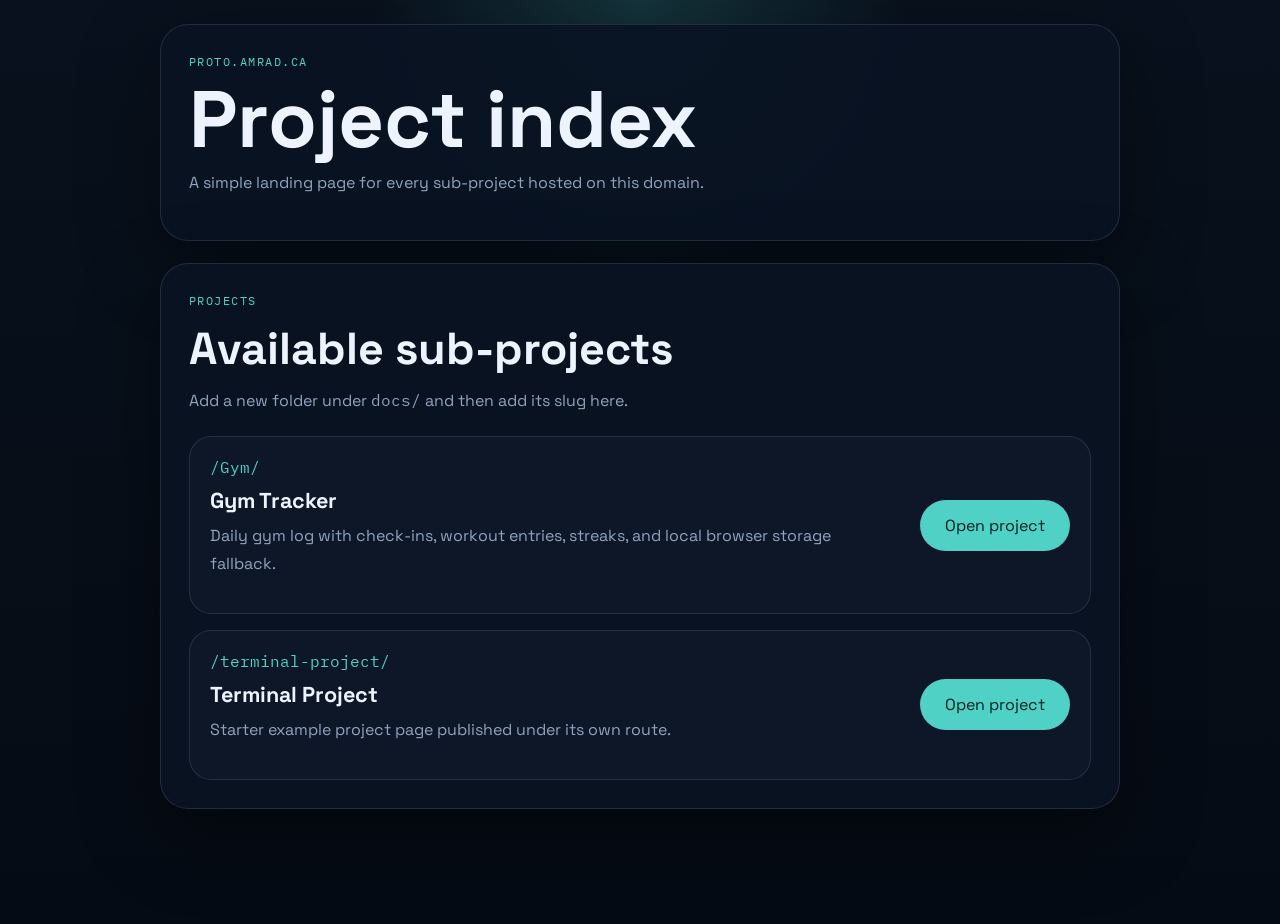
==== index.html @ 500750be "Serve project index from repository root" ====
<!DOCTYPE html>
<html lang="en">
  <head>
    <meta charset="UTF-8" />
    <meta name="viewport" content="width=device-width, initial-scale=1.0" />
    <title>Proto Projects</title>
    <meta
      name="description"
      content="An index of sub-projects published under proto.amrad.ca."
    />
    <link rel="preconnect" href="https://fonts.googleapis.com" />
    <link rel="preconnect" href="https://fonts.gstatic.com" crossorigin />
    <link
      href="https://fonts.googleapis.com/css2?family=Space+Grotesk:wght@400;500;700&family=IBM+Plex+Mono:wght@400;500&display=swap"
      rel="stylesheet"
    />
    <link rel="stylesheet" href="./styles.css" />
  </head>
  <body>
    <div class="page-shell">
      <header class="hero hero-compact">
        <p class="eyebrow">proto.amrad.ca</p>
        <h1>Project index</h1>
        <p class="lede">
          A simple landing page for every sub-project hosted on this domain.
        </p>
      </header>

      <main class="section">
        <div class="section-heading">
          <p class="eyebrow">Projects</p>
          <h2>Available sub-projects</h2>
          <p class="section-copy">
            Add a new folder under <code>docs/</code> and then add its slug here.
          </p>
        </div>

        <div id="project-list" class="project-list"></div>
      </main>
    </div>

    <script>
      const baseUrl = "https://proto.amrad.ca";
      const projects = [
        {
          slug: "Gym",
          name: "Gym Tracker",
          description: "Daily gym log with check-ins, workout entries, streaks, and local browser storage fallback.",
        },
        {
          slug: "terminal-project",
          name: "Terminal Project",
          description: "Starter example project page published under its own route.",
        },
      ];

      const projectList = document.getElementById("project-list");

      projectList.innerHTML = projects
        .map((project) => {
          const href = `${baseUrl}/${project.slug}/`;

          return `
            <article class="project-row">
              <div>
                <p class="project-slug">/${project.slug}/</p>
                <h3>${project.name}</h3>
                <p class="project-description">${project.description}</p>
              </div>
              <a class="button primary" href="${href}">Open project</a>
            </article>
          `;
        })
        .join("");
    </script>
  </body>
</html>
---- styles.css ----
:root {
  --bg: #07111f;
  --surface: rgba(9, 19, 35, 0.9);
  --surface-strong: #0d1728;
  --surface-soft: #13223a;
  --text: #edf4ff;
  --muted: #91a3be;
  --accent: #4fd1c5;
  --accent-strong: #2eb6a9;
  --line: rgba(145, 163, 190, 0.18);
  --shadow: 0 24px 80px rgba(0, 0, 0, 0.38);
}

* {
  box-sizing: border-box;
}

body {
  margin: 0;
  min-height: 100vh;
  font-family: "Space Grotesk", sans-serif;
  color: var(--text);
  background:
    radial-gradient(circle at top, rgba(79, 209, 197, 0.18), transparent 24%),
    linear-gradient(180deg, #08111d 0%, #050b14 100%);
}

a {
  color: inherit;
  text-decoration: none;
}

code,
.project-slug,
.terminal-body,
.eyebrow {
  font-family: "IBM Plex Mono", monospace;
}

.page-shell {
  width: min(960px, calc(100% - 32px));
  margin: 24px auto;
}

.hero,
.section,
.terminal-page {
  background: var(--surface);
  border: 1px solid var(--line);
  border-radius: 28px;
  box-shadow: var(--shadow);
}

.hero,
.section,
.terminal-page {
  padding: 28px;
}

.hero-compact {
  min-height: auto;
}

.eyebrow {
  margin: 0 0 12px;
  font-size: 0.78rem;
  letter-spacing: 0.12em;
  text-transform: uppercase;
  color: var(--accent);
}

h1,
h2,
h3,
p {
  margin-top: 0;
}

h1 {
  margin-bottom: 12px;
  font-size: clamp(2.8rem, 7vw, 5rem);
  line-height: 0.95;
}

h2 {
  margin-bottom: 10px;
  font-size: clamp(1.8rem, 4vw, 2.8rem);
}

.lede,
.section-copy,
.project-description,
.terminal-body p {
  color: var(--muted);
  line-height: 1.7;
}

.section {
  margin-top: 22px;
}

.section-heading {
  margin-bottom: 22px;
}

.project-list {
  display: grid;
  gap: 16px;
}

.project-row {
  display: flex;
  justify-content: space-between;
  gap: 20px;
  align-items: center;
  padding: 20px;
  border-radius: 22px;
  border: 1px solid var(--line);
  background: var(--surface-strong);
}

.project-row h3 {
  margin-bottom: 8px;
  font-size: 1.35rem;
}

.project-slug {
  margin-bottom: 10px;
  color: var(--accent);
}

.button {
  display: inline-flex;
  align-items: center;
  justify-content: center;
  min-width: 150px;
  padding: 14px 20px;
  border-radius: 999px;
  border: 1px solid var(--line);
  transition: transform 180ms ease, background 180ms ease;
}

.button:hover {
  transform: translateY(-2px);
}

.button.primary {
  background: var(--accent);
  color: #06201d;
}

.button.primary:hover {
  background: var(--accent-strong);
}

.button.secondary {
  background: var(--surface-soft);
}

.hero-actions {
  display: flex;
  gap: 14px;
  flex-wrap: wrap;
  margin-top: 24px;
}

.terminal-page {
  margin-top: 22px;
}

.terminal-window {
  overflow: hidden;
  margin-top: 28px;
  border: 1px solid var(--line);
  border-radius: 22px;
  background: #020813;
}

.terminal-bar {
  display: flex;
  gap: 8px;
  padding: 14px 16px;
  border-bottom: 1px solid var(--line);
  background: #0a1322;
}

.terminal-bar span {
  width: 12px;
  height: 12px;
  border-radius: 50%;
  background: #29405f;
}

.terminal-bar span:first-child {
  background: #ff6b6b;
}

.terminal-bar span:nth-child(2) {
  background: #ffd166;
}

.terminal-bar span:nth-child(3) {
  background: #06d6a0;
}

.terminal-body {
  padding: 22px;
}

.prompt {
  color: var(--accent);
}

@media (max-width: 720px) {
  .project-row {
    flex-direction: column;
    align-items: flex-start;
  }

  .button {
    width: 100%;
  }
}

@media (max-width: 640px) {
  .page-shell {
    width: min(100% - 16px, 960px);
    margin: 8px auto 20px;
  }

  .hero,
  .section,
  .terminal-page {
    padding: 20px;
    border-radius: 22px;
  }
}
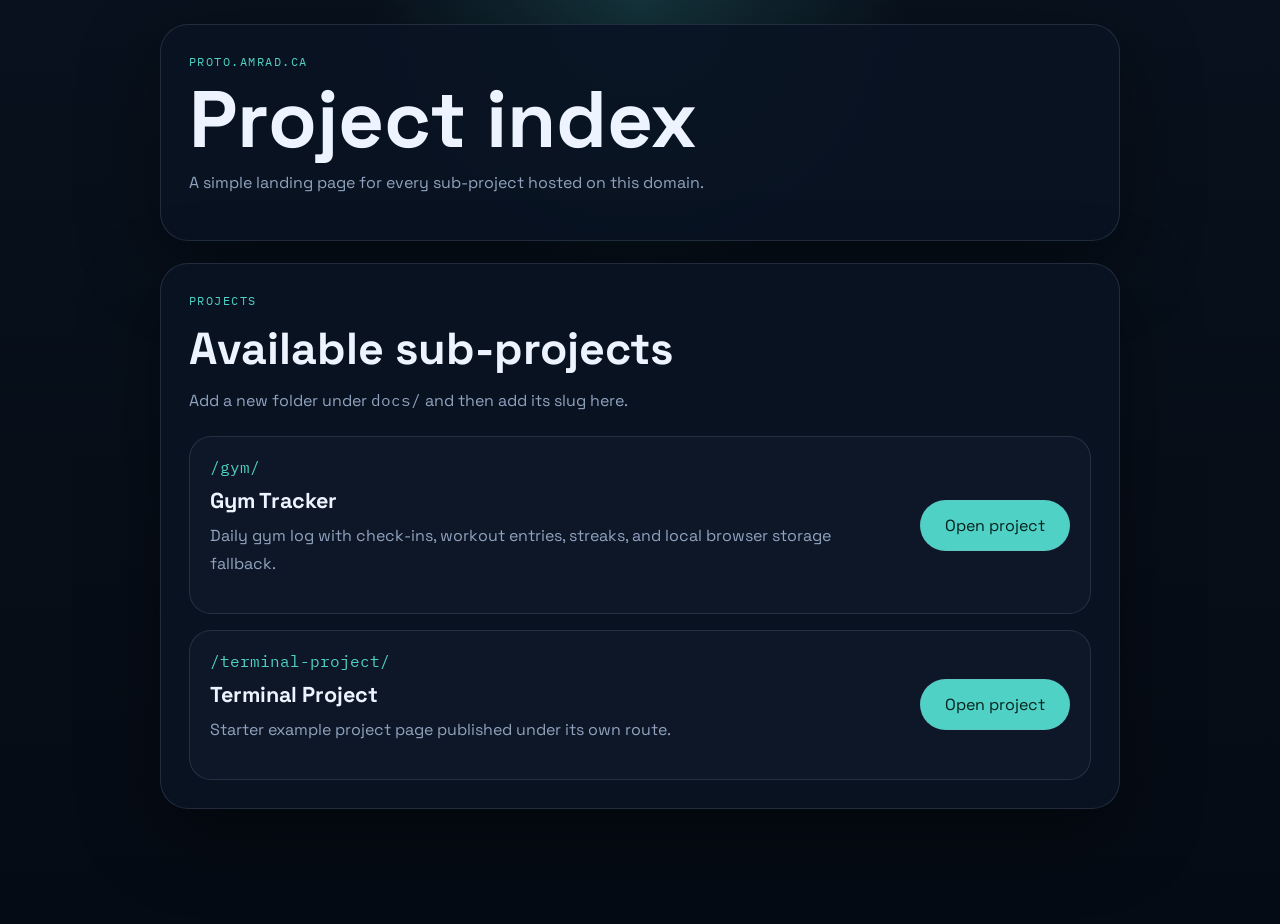
==== commit 9c0173c8: "Update Gym project slug to lowercase" ====
--- a/index.html
+++ b/index.html
@@ -43,7 +43,7 @@
       const baseUrl = "https://proto.amrad.ca";
       const projects = [
         {
-          slug: "Gym",
+          slug: "gym",
           name: "Gym Tracker",
           description: "Daily gym log with check-ins, workout entries, streaks, and local browser storage fallback.",
         },
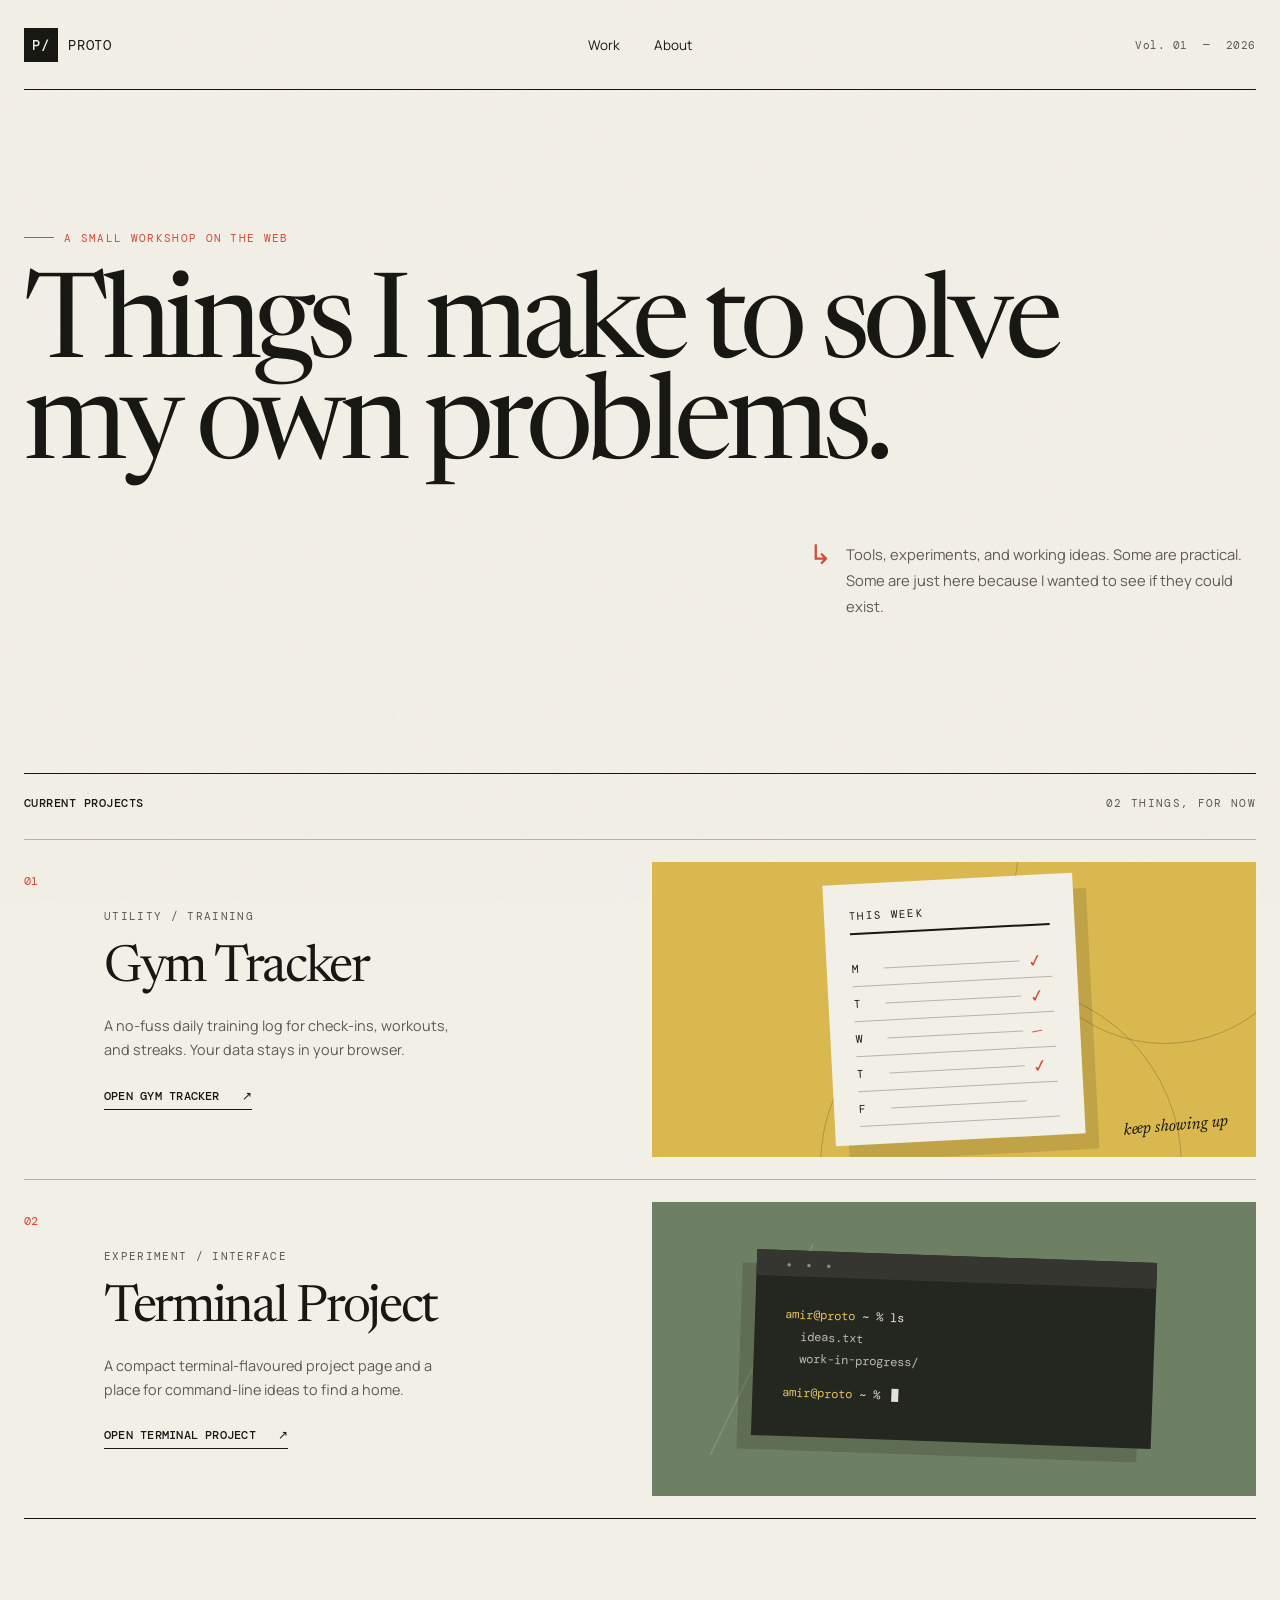
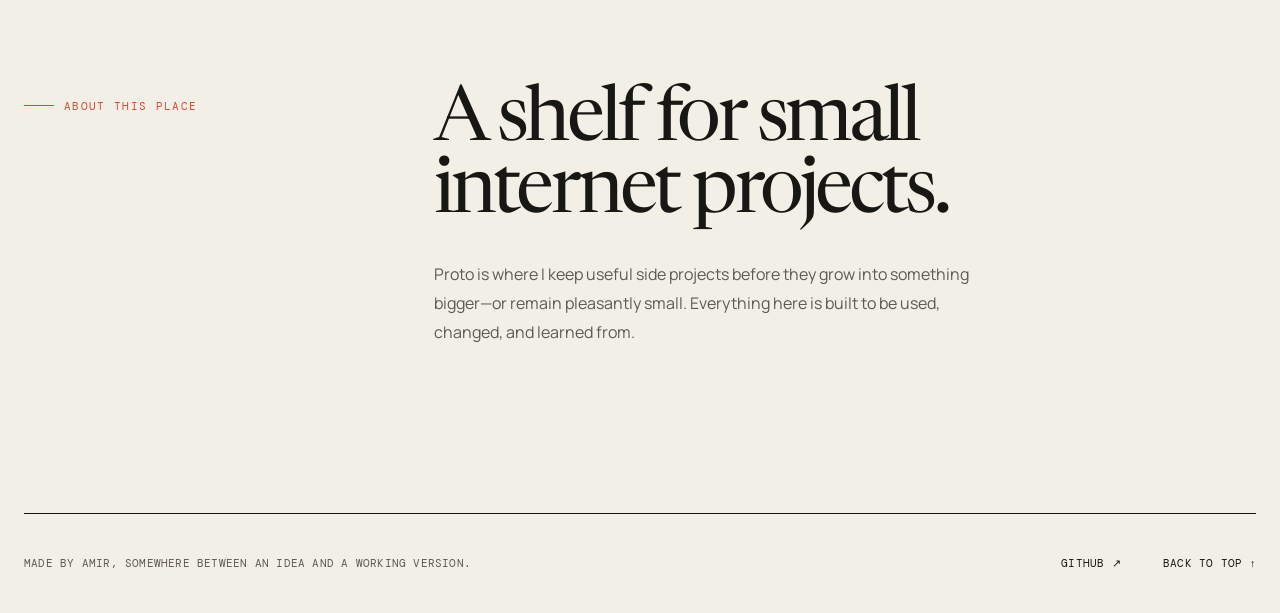
==== commit 42c5a73c: "Redesign Proto project index" ====
--- a/index.html
+++ b/index.html
@@ -1,77 +1,125 @@
 <!DOCTYPE html>
 <html lang="en">
   <head>
-    <meta charset="UTF-8" />
-    <meta name="viewport" content="width=device-width, initial-scale=1.0" />
-    <title>Proto Projects</title>
+    <meta charset="UTF-8">
+    <meta name="viewport" content="width=device-width, initial-scale=1.0">
+    <title>Proto — Small tools by Amir</title>
     <meta
       name="description"
-      content="An index of sub-projects published under proto.amrad.ca."
-    />
-    <link rel="preconnect" href="https://fonts.googleapis.com" />
-    <link rel="preconnect" href="https://fonts.gstatic.com" crossorigin />
+      content="A small collection of useful experiments, tools, and half-finished ideas by Amir."
+    >
+    <meta name="theme-color" content="#f2efe7">
+    <link rel="preconnect" href="https://fonts.googleapis.com">
+    <link rel="preconnect" href="https://fonts.gstatic.com" crossorigin>
     <link
-      href="https://fonts.googleapis.com/css2?family=Space+Grotesk:wght@400;500;700&family=IBM+Plex+Mono:wght@400;500&display=swap"
+      href="https://fonts.googleapis.com/css2?family=DM+Mono:wght@300;400;500&amp;family=Manrope:wght@400;500;600&amp;family=Newsreader:opsz,wght@6..72,400;6..72,500&amp;display=swap"
       rel="stylesheet"
-    />
-    <link rel="stylesheet" href="./styles.css" />
+    >
+    <link rel="stylesheet" href="./styles.css">
   </head>
   <body>
-    <div class="page-shell">
-      <header class="hero hero-compact">
-        <p class="eyebrow">proto.amrad.ca</p>
-        <h1>Project index</h1>
-        <p class="lede">
-          A simple landing page for every sub-project hosted on this domain.
-        </p>
+    <div class="site-shell">
+      <header class="site-header">
+        <a class="wordmark" href="/" aria-label="Proto home">
+          <span class="wordmark-mark">P/</span>
+          <span>proto</span>
+        </a>
+        <nav aria-label="Primary navigation">
+          <a href="#work">Work</a>
+          <a href="#about">About</a>
+        </nav>
+        <p class="edition">Vol. 01&nbsp;&nbsp;—&nbsp;&nbsp;2026</p>
       </header>
 
-      <main class="section">
-        <div class="section-heading">
-          <p class="eyebrow">Projects</p>
-          <h2>Available sub-projects</h2>
-          <p class="section-copy">
-            Add a new folder under <code>docs/</code> and then add its slug here.
-          </p>
-        </div>
+      <main>
+        <section class="intro" aria-labelledby="intro-title">
+          <p class="kicker">A small workshop on the web</p>
+          <h1 id="intro-title">Things I make to solve my own problems.</h1>
+          <div class="intro-note">
+            <span aria-hidden="true">↳</span>
+            <p>
+              Tools, experiments, and working ideas. Some are practical.
+              Some are just here because I wanted to see if they could exist.
+            </p>
+          </div>
+        </section>
 
-        <div id="project-list" class="project-list"></div>
+        <section class="project-section" id="work" aria-labelledby="work-title">
+          <div class="section-label">
+            <h2 id="work-title">Current projects</h2>
+            <p>02 things, for now</p>
+          </div>
+
+          <div class="project-list">
+            <article class="project project-gym">
+              <div class="project-number" aria-hidden="true">01</div>
+              <div class="project-copy">
+                <p class="project-type">Utility / Training</p>
+                <h3>Gym Tracker</h3>
+                <p>
+                  A no-fuss daily training log for check-ins, workouts, and
+                  streaks. Your data stays in your browser.
+                </p>
+                <a class="project-link" href="/gym/">
+                  Open Gym Tracker <span aria-hidden="true">↗</span>
+                </a>
+              </div>
+              <div class="project-visual gym-visual" aria-hidden="true">
+                <div class="log-sheet">
+                  <p>THIS WEEK</p>
+                  <div class="log-row"><span>M</span><i></i><b>✓</b></div>
+                  <div class="log-row"><span>T</span><i></i><b>✓</b></div>
+                  <div class="log-row"><span>W</span><i></i><b>—</b></div>
+                  <div class="log-row"><span>T</span><i></i><b>✓</b></div>
+                  <div class="log-row"><span>F</span><i></i><b></b></div>
+                </div>
+                <span class="visual-note">keep showing up</span>
+              </div>
+            </article>
+
+            <article class="project project-terminal">
+              <div class="project-number" aria-hidden="true">02</div>
+              <div class="project-copy">
+                <p class="project-type">Experiment / Interface</p>
+                <h3>Terminal Project</h3>
+                <p>
+                  A compact terminal-flavoured project page and a place for
+                  command-line ideas to find a home.
+                </p>
+                <a class="project-link" href="/projects/terminal-project/">
+                  Open Terminal Project <span aria-hidden="true">↗</span>
+                </a>
+              </div>
+              <div class="project-visual terminal-visual" aria-hidden="true">
+                <div class="terminal-card">
+                  <p><span>amir@proto</span> ~ % ls</p>
+                  <p>ideas.txt</p>
+                  <p>work-in-progress/</p>
+                  <p class="cursor-line"><span>amir@proto</span> ~ % <i></i></p>
+                </div>
+              </div>
+            </article>
+          </div>
+        </section>
+
+        <section class="about" id="about" aria-labelledby="about-title">
+          <p class="kicker">About this place</p>
+          <div>
+            <h2 id="about-title">A shelf for small internet projects.</h2>
+            <p>
+              Proto is where I keep useful side projects before they grow into
+              something bigger—or remain pleasantly small. Everything here is
+              built to be used, changed, and learned from.
+            </p>
+          </div>
+        </section>
       </main>
+
+      <footer class="site-footer">
+        <p>Made by Amir, somewhere between an idea and a working version.</p>
+        <a href="https://github.com/amirrad98" rel="me">GitHub ↗</a>
+        <a href="#top" onclick="window.scrollTo({ top: 0, behavior: 'smooth' }); return false;">Back to top ↑</a>
+      </footer>
     </div>
-
-    <script>
-      const baseUrl = "https://proto.amrad.ca";
-      const projects = [
-        {
-          slug: "gym",
-          name: "Gym Tracker",
-          description: "Daily gym log with check-ins, workout entries, streaks, and local browser storage fallback.",
-        },
-        {
-          slug: "terminal-project",
-          name: "Terminal Project",
-          description: "Starter example project page published under its own route.",
-        },
-      ];
-
-      const projectList = document.getElementById("project-list");
-
-      projectList.innerHTML = projects
-        .map((project) => {
-          const href = `${baseUrl}/${project.slug}/`;
-
-          return `
-            <article class="project-row">
-              <div>
-                <p class="project-slug">/${project.slug}/</p>
-                <h3>${project.name}</h3>
-                <p class="project-description">${project.description}</p>
-              </div>
-              <a class="button primary" href="${href}">Open project</a>
-            </article>
-          `;
-        })
-        .join("");
-    </script>
   </body>
 </html>
--- a/styles.css
+++ b/styles.css
@@ -1,237 +1,99 @@
 :root {
-  --bg: #07111f;
-  --surface: rgba(9, 19, 35, 0.9);
-  --surface-strong: #0d1728;
-  --surface-soft: #13223a;
-  --text: #edf4ff;
-  --muted: #91a3be;
-  --accent: #4fd1c5;
-  --accent-strong: #2eb6a9;
-  --line: rgba(145, 163, 190, 0.18);
-  --shadow: 0 24px 80px rgba(0, 0, 0, 0.38);
+  --paper: #f2efe7;
+  --ink: #171714;
+  --soft-ink: #5d5a52;
+  --rule: #b8b3a7;
+  --red: #d64933;
+  --yellow: #d9b84f;
+  --green: #6e8063;
+  --terminal: #242620;
 }
 
-* {
-  box-sizing: border-box;
+* { box-sizing: border-box; }
+html { scroll-behavior: smooth; }
+body { margin: 0; color: var(--ink); background: var(--paper); font-family: "Manrope", sans-serif; -webkit-font-smoothing: antialiased; }
+body::before { position: fixed; inset: 0; z-index: -1; pointer-events: none; content: ""; opacity: 0.32; background-image: url("data:image/svg+xml,%3Csvg viewBox='0 0 160 160' xmlns='http://www.w3.org/2000/svg'%3E%3Cfilter id='n'%3E%3CfeTurbulence type='fractalNoise' baseFrequency='.9' numOctaves='2' stitchTiles='stitch'/%3E%3C/filter%3E%3Crect width='100%25' height='100%25' filter='url(%23n)' opacity='.08'/%3E%3C/svg%3E"); }
+a { color: inherit; text-decoration: none; }
+a:focus-visible { outline: 2px solid var(--red); outline-offset: 5px; }
+.site-shell { width: min(100% - 48px, 1240px); margin: 0 auto; }
+.site-header { display: grid; grid-template-columns: 1fr auto 1fr; align-items: center; min-height: 90px; border-bottom: 1px solid var(--ink); }
+.wordmark { display: inline-flex; gap: 10px; align-items: center; width: max-content; font-family: "DM Mono", monospace; font-size: 0.86rem; letter-spacing: 0.06em; text-transform: uppercase; }
+.wordmark-mark { display: grid; place-items: center; width: 34px; height: 34px; color: var(--paper); background: var(--ink); font-weight: 500; }
+.site-header nav { display: flex; gap: 34px; font-size: 0.84rem; }
+.site-header nav a, .site-footer a { position: relative; }
+.site-header nav a::after, .site-footer a::after { position: absolute; right: 0; bottom: -5px; left: 0; height: 1px; content: ""; background: currentColor; transform: scaleX(0); transform-origin: right; transition: transform 180ms ease; }
+.site-header nav a:hover::after, .site-footer a:hover::after { transform: scaleX(1); transform-origin: left; }
+.edition { justify-self: end; margin: 0; color: var(--soft-ink); font-family: "DM Mono", monospace; font-size: 0.7rem; letter-spacing: 0.05em; }
+.intro { padding: clamp(72px, 11vw, 150px) 0 clamp(82px, 12vw, 160px); }
+.kicker, .project-type, .section-label p { font-family: "DM Mono", monospace; font-size: 0.69rem; letter-spacing: 0.12em; text-transform: uppercase; }
+.kicker { display: flex; gap: 10px; align-items: center; margin: 0 0 34px; color: var(--red); }
+.kicker::before { width: 30px; height: 1px; content: ""; background: currentColor; }
+.intro h1 { max-width: 1050px; margin: 0; font-family: "Newsreader", serif; font-size: clamp(4rem, 9.2vw, 8.4rem); font-weight: 400; letter-spacing: -0.055em; line-height: 0.86; }
+.intro-note { display: grid; grid-template-columns: auto minmax(0, 410px); gap: 14px; justify-content: end; margin-top: 58px; color: var(--soft-ink); }
+.intro-note span { color: var(--red); font-family: "Newsreader", serif; font-size: 1.7rem; }
+.intro-note p { margin: 3px 0 0; font-size: 0.92rem; line-height: 1.75; }
+.project-section { border-top: 1px solid var(--ink); }
+.section-label { display: flex; align-items: baseline; justify-content: space-between; padding: 21px 0 28px; }
+.section-label h2 { margin: 0; font-family: "DM Mono", monospace; font-size: 0.78rem; font-weight: 500; letter-spacing: 0.04em; text-transform: uppercase; }
+.section-label p { margin: 0; color: var(--soft-ink); }
+.project { display: grid; grid-template-columns: 80px minmax(260px, 0.9fr) minmax(360px, 1.1fr); min-height: 340px; border-top: 1px solid var(--rule); }
+.project:last-child { border-bottom: 1px solid var(--ink); }
+.project-number { padding-top: 34px; color: var(--red); font-family: "DM Mono", monospace; font-size: 0.72rem; }
+.project-copy { align-self: center; max-width: 410px; padding: 36px 54px 36px 0; }
+.project-type { margin: 0 0 22px; color: var(--soft-ink); }
+.project h3 { margin: 0 0 20px; font-family: "Newsreader", serif; font-size: clamp(2.55rem, 4vw, 3.8rem); font-weight: 400; letter-spacing: -0.045em; line-height: 0.95; }
+.project-copy > p:not(.project-type) { max-width: 360px; margin: 0; color: var(--soft-ink); font-size: 0.9rem; line-height: 1.7; }
+.project-link { display: inline-flex; gap: 22px; align-items: center; margin-top: 26px; padding-bottom: 5px; border-bottom: 1px solid currentColor; font-family: "DM Mono", monospace; font-size: 0.72rem; font-weight: 500; letter-spacing: 0.02em; text-transform: uppercase; transition: color 160ms ease, gap 160ms ease; }
+.project-link:hover { gap: 29px; color: var(--red); }
+.project-visual { position: relative; display: grid; place-items: center; min-height: 270px; margin: 22px 0 22px 30px; overflow: hidden; }
+.gym-visual { background: var(--yellow); }
+.gym-visual::before, .gym-visual::after { position: absolute; content: ""; border: 1px solid rgba(23, 23, 20, 0.22); border-radius: 50%; }
+.gym-visual::before { top: -120px; right: -60px; width: 300px; height: 300px; }
+.gym-visual::after { right: 74px; bottom: -190px; width: 360px; height: 360px; }
+.log-sheet { z-index: 1; width: min(250px, 58%); padding: 25px 25px 18px; background: var(--paper); box-shadow: 13px 16px 0 rgba(23, 23, 20, 0.13); transform: rotate(-3deg); }
+.log-sheet > p { margin: 0 0 17px; padding-bottom: 10px; border-bottom: 2px solid var(--ink); font-family: "DM Mono", monospace; font-size: 0.68rem; letter-spacing: 0.12em; }
+.log-row { display: grid; grid-template-columns: 24px 1fr 24px; gap: 8px; align-items: center; min-height: 35px; border-bottom: 1px solid var(--rule); font-family: "DM Mono", monospace; font-size: 0.7rem; }
+.log-row i { height: 1px; background: var(--rule); }
+.log-row b { color: var(--red); font-family: "Newsreader", serif; font-size: 1.1rem; font-weight: 500; transform: rotate(-8deg); }
+.visual-note { position: absolute; right: 28px; bottom: 23px; z-index: 2; font-family: "Newsreader", serif; font-size: 1.05rem; font-style: italic; transform: rotate(-5deg); }
+.terminal-visual { background: var(--green); }
+.terminal-visual::before { position: absolute; top: 10%; bottom: 10%; left: 18%; width: 1px; content: ""; background: rgba(242, 239, 231, 0.22); transform: rotate(26deg); }
+.terminal-card { width: min(400px, 78%); padding: 27px 30px 32px; color: #e5e1d7; background: var(--terminal); border-top: 26px solid #34362f; box-shadow: -14px 14px 0 rgba(23, 23, 20, 0.18); font-family: "DM Mono", monospace; font-size: clamp(0.64rem, 1.2vw, 0.77rem); line-height: 1.8; transform: rotate(2deg); }
+.terminal-card::before { position: absolute; margin-top: -46px; content: "●  ●  ●"; color: #8c8e82; font-size: 0.5rem; letter-spacing: 5px; }
+.terminal-card p { margin: 0; }
+.terminal-card span { color: #dfbf5d; }
+.terminal-card p:nth-child(2), .terminal-card p:nth-child(3) { padding-left: 16px; color: #b9b9af; }
+.cursor-line { margin-top: 12px !important; }
+.cursor-line i { display: inline-block; width: 7px; height: 13px; margin-left: 4px; vertical-align: -2px; background: #e5e1d7; animation: blink 1.1s steps(1) infinite; }
+.about { display: grid; grid-template-columns: minmax(160px, 0.45fr) 1fr; gap: 40px; padding: clamp(90px, 13vw, 170px) 0; }
+.about .kicker { align-self: start; margin-top: 13px; }
+.about > div { max-width: 720px; }
+.about h2 { margin: 0 0 30px; font-family: "Newsreader", serif; font-size: clamp(3rem, 6vw, 5.6rem); font-weight: 400; letter-spacing: -0.05em; line-height: 0.94; }
+.about > div p { max-width: 570px; margin: 0; color: var(--soft-ink); line-height: 1.8; }
+.site-footer { display: grid; grid-template-columns: 1fr auto auto; gap: 42px; align-items: center; min-height: 100px; border-top: 1px solid var(--ink); font-family: "DM Mono", monospace; font-size: 0.66rem; letter-spacing: 0.02em; text-transform: uppercase; }
+.site-footer p { margin: 0; color: var(--soft-ink); }
+@keyframes blink { 50% { opacity: 0; } }
+@media (prefers-reduced-motion: reduce) { html { scroll-behavior: auto; } .cursor-line i { animation: none; } }
+@media (max-width: 900px) { .project { grid-template-columns: 56px 1fr; } .project-copy { padding-right: 0; } .project-visual { grid-column: 1 / -1; min-height: 310px; margin: 0 0 28px; } }
+@media (max-width: 640px) {
+  .site-shell { width: min(100% - 28px, 1240px); }
+  .site-header { grid-template-columns: 1fr auto; min-height: 72px; }
+  .site-header nav { gap: 20px; }
+  .edition { display: none; }
+  .intro { padding: 70px 0 85px; }
+  .intro h1 { font-size: clamp(3.35rem, 18vw, 5rem); }
+  .intro-note { grid-template-columns: auto 1fr; margin-top: 44px; }
+  .section-label { padding-bottom: 20px; }
+  .project { grid-template-columns: 38px 1fr; min-height: 0; }
+  .project-number { padding-top: 36px; }
+  .project-copy { padding: 36px 0 48px; }
+  .project h3 { font-size: 3rem; }
+  .project-visual { min-height: 250px; }
+  .log-sheet { width: 210px; }
+  .terminal-card { width: 84%; padding-right: 20px; padding-left: 20px; }
+  .about { grid-template-columns: 1fr; gap: 26px; padding: 100px 0; }
+  .about .kicker { margin: 0; }
+  .about h2 { font-size: 3.45rem; }
+  .site-footer { grid-template-columns: 1fr auto; gap: 18px; padding: 24px 0; }
+  .site-footer p { grid-column: 1 / -1; }
 }
-
-body {
-  margin: 0;
-  min-height: 100vh;
-  font-family: "Space Grotesk", sans-serif;
-  color: var(--text);
-  background:
-    radial-gradient(circle at top, rgba(79, 209, 197, 0.18), transparent 24%),
-    linear-gradient(180deg, #08111d 0%, #050b14 100%);
-}
-
-a {
-  color: inherit;
-  text-decoration: none;
-}
-
-code,
-.project-slug,
-.terminal-body,
-.eyebrow {
-  font-family: "IBM Plex Mono", monospace;
-}
-
-.page-shell {
-  width: min(960px, calc(100% - 32px));
-  margin: 24px auto;
-}
-
-.hero,
-.section,
-.terminal-page {
-  background: var(--surface);
-  border: 1px solid var(--line);
-  border-radius: 28px;
-  box-shadow: var(--shadow);
-}
-
-.hero,
-.section,
-.terminal-page {
-  padding: 28px;
-}
-
-.hero-compact {
-  min-height: auto;
-}
-
-.eyebrow {
-  margin: 0 0 12px;
-  font-size: 0.78rem;
-  letter-spacing: 0.12em;
-  text-transform: uppercase;
-  color: var(--accent);
-}
-
-h1,
-h2,
-h3,
-p {
-  margin-top: 0;
-}
-
-h1 {
-  margin-bottom: 12px;
-  font-size: clamp(2.8rem, 7vw, 5rem);
-  line-height: 0.95;
-}
-
-h2 {
-  margin-bottom: 10px;
-  font-size: clamp(1.8rem, 4vw, 2.8rem);
-}
-
-.lede,
-.section-copy,
-.project-description,
-.terminal-body p {
-  color: var(--muted);
-  line-height: 1.7;
-}
-
-.section {
-  margin-top: 22px;
-}
-
-.section-heading {
-  margin-bottom: 22px;
-}
-
-.project-list {
-  display: grid;
-  gap: 16px;
-}
-
-.project-row {
-  display: flex;
-  justify-content: space-between;
-  gap: 20px;
-  align-items: center;
-  padding: 20px;
-  border-radius: 22px;
-  border: 1px solid var(--line);
-  background: var(--surface-strong);
-}
-
-.project-row h3 {
-  margin-bottom: 8px;
-  font-size: 1.35rem;
-}
-
-.project-slug {
-  margin-bottom: 10px;
-  color: var(--accent);
-}
-
-.button {
-  display: inline-flex;
-  align-items: center;
-  justify-content: center;
-  min-width: 150px;
-  padding: 14px 20px;
-  border-radius: 999px;
-  border: 1px solid var(--line);
-  transition: transform 180ms ease, background 180ms ease;
-}
-
-.button:hover {
-  transform: translateY(-2px);
-}
-
-.button.primary {
-  background: var(--accent);
-  color: #06201d;
-}
-
-.button.primary:hover {
-  background: var(--accent-strong);
-}
-
-.button.secondary {
-  background: var(--surface-soft);
-}
-
-.hero-actions {
-  display: flex;
-  gap: 14px;
-  flex-wrap: wrap;
-  margin-top: 24px;
-}
-
-.terminal-page {
-  margin-top: 22px;
-}
-
-.terminal-window {
-  overflow: hidden;
-  margin-top: 28px;
-  border: 1px solid var(--line);
-  border-radius: 22px;
-  background: #020813;
-}
-
-.terminal-bar {
-  display: flex;
-  gap: 8px;
-  padding: 14px 16px;
-  border-bottom: 1px solid var(--line);
-  background: #0a1322;
-}
-
-.terminal-bar span {
-  width: 12px;
-  height: 12px;
-  border-radius: 50%;
-  background: #29405f;
-}
-
-.terminal-bar span:first-child {
-  background: #ff6b6b;
-}
-
-.terminal-bar span:nth-child(2) {
-  background: #ffd166;
-}
-
-.terminal-bar span:nth-child(3) {
-  background: #06d6a0;
-}
-
-.terminal-body {
-  padding: 22px;
-}
-
-.prompt {
-  color: var(--accent);
-}
-
-@media (max-width: 720px) {
-  .project-row {
-    flex-direction: column;
-    align-items: flex-start;
-  }
-
-  .button {
-    width: 100%;
-  }
-}
-
-@media (max-width: 640px) {
-  .page-shell {
-    width: min(100% - 16px, 960px);
-    margin: 8px auto 20px;
-  }
-
-  .hero,
-  .section,
-  .terminal-page {
-    padding: 20px;
-    border-radius: 22px;
-  }
-}
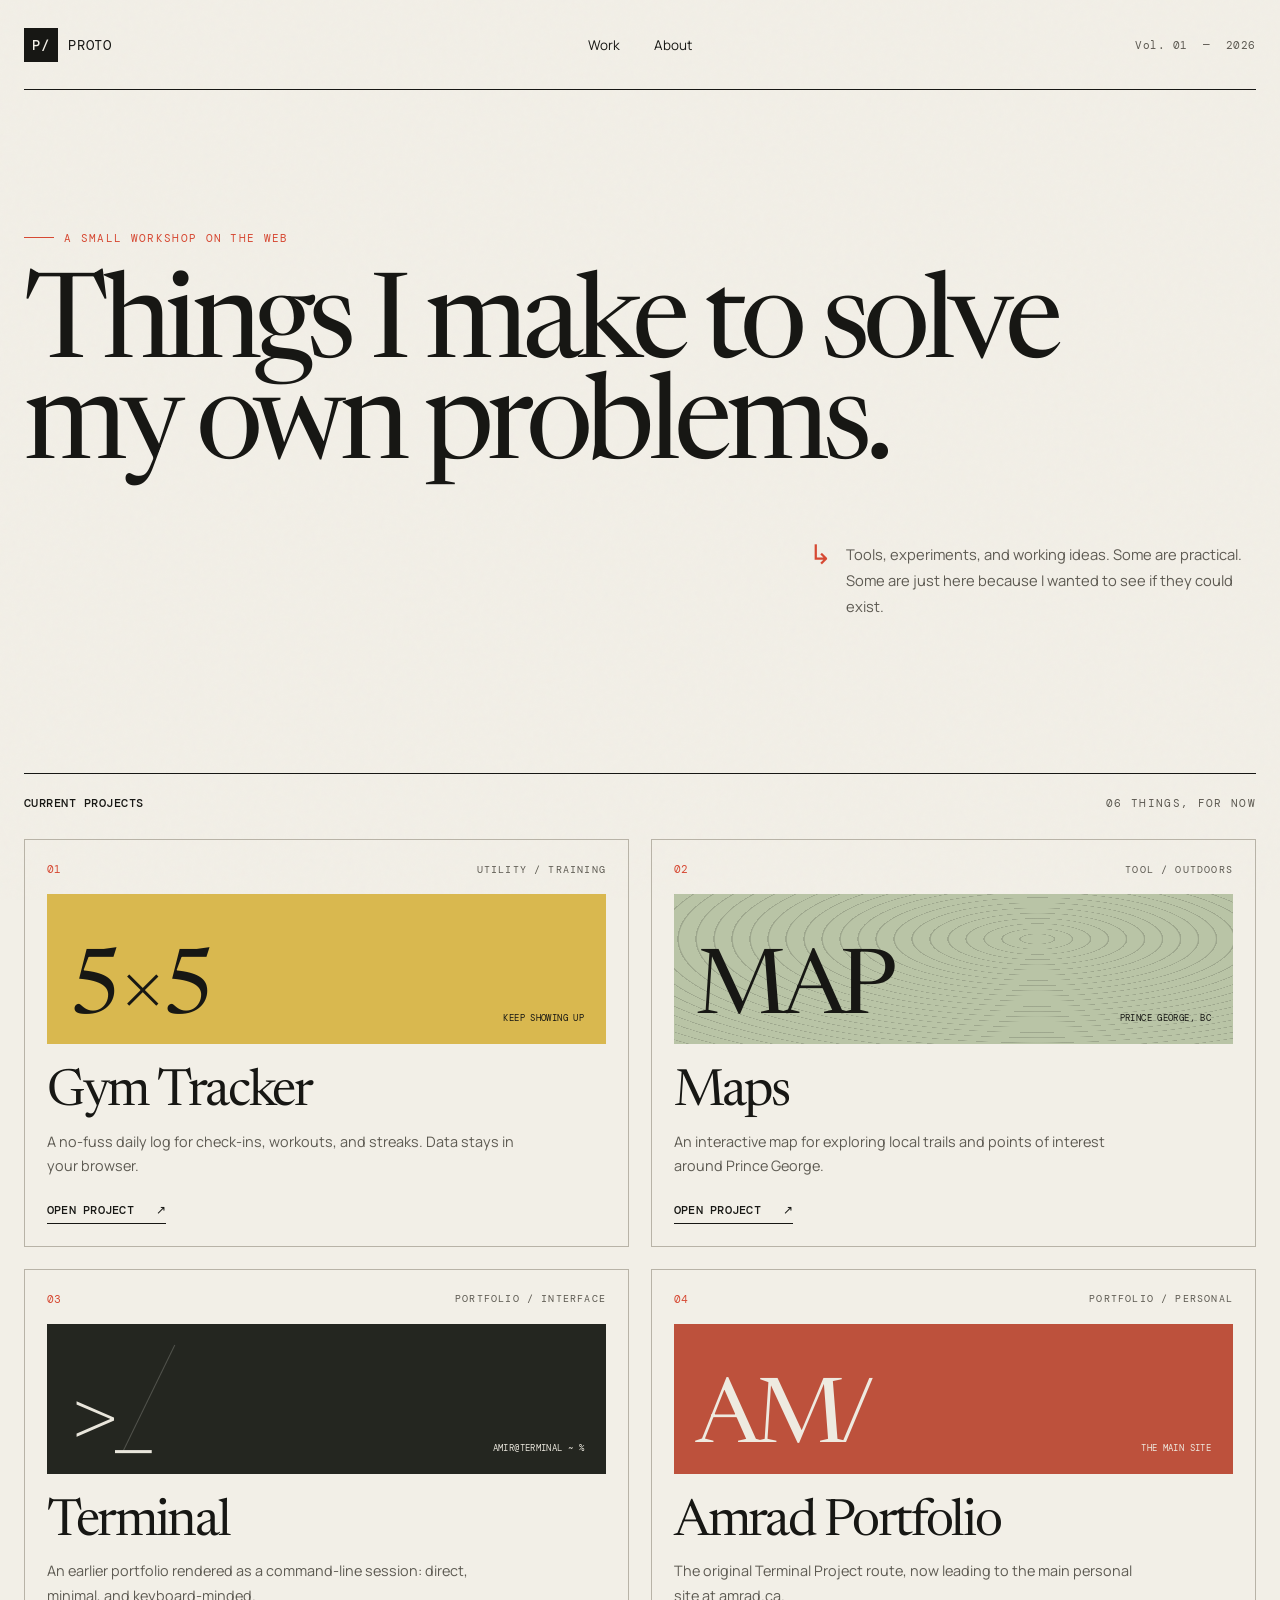
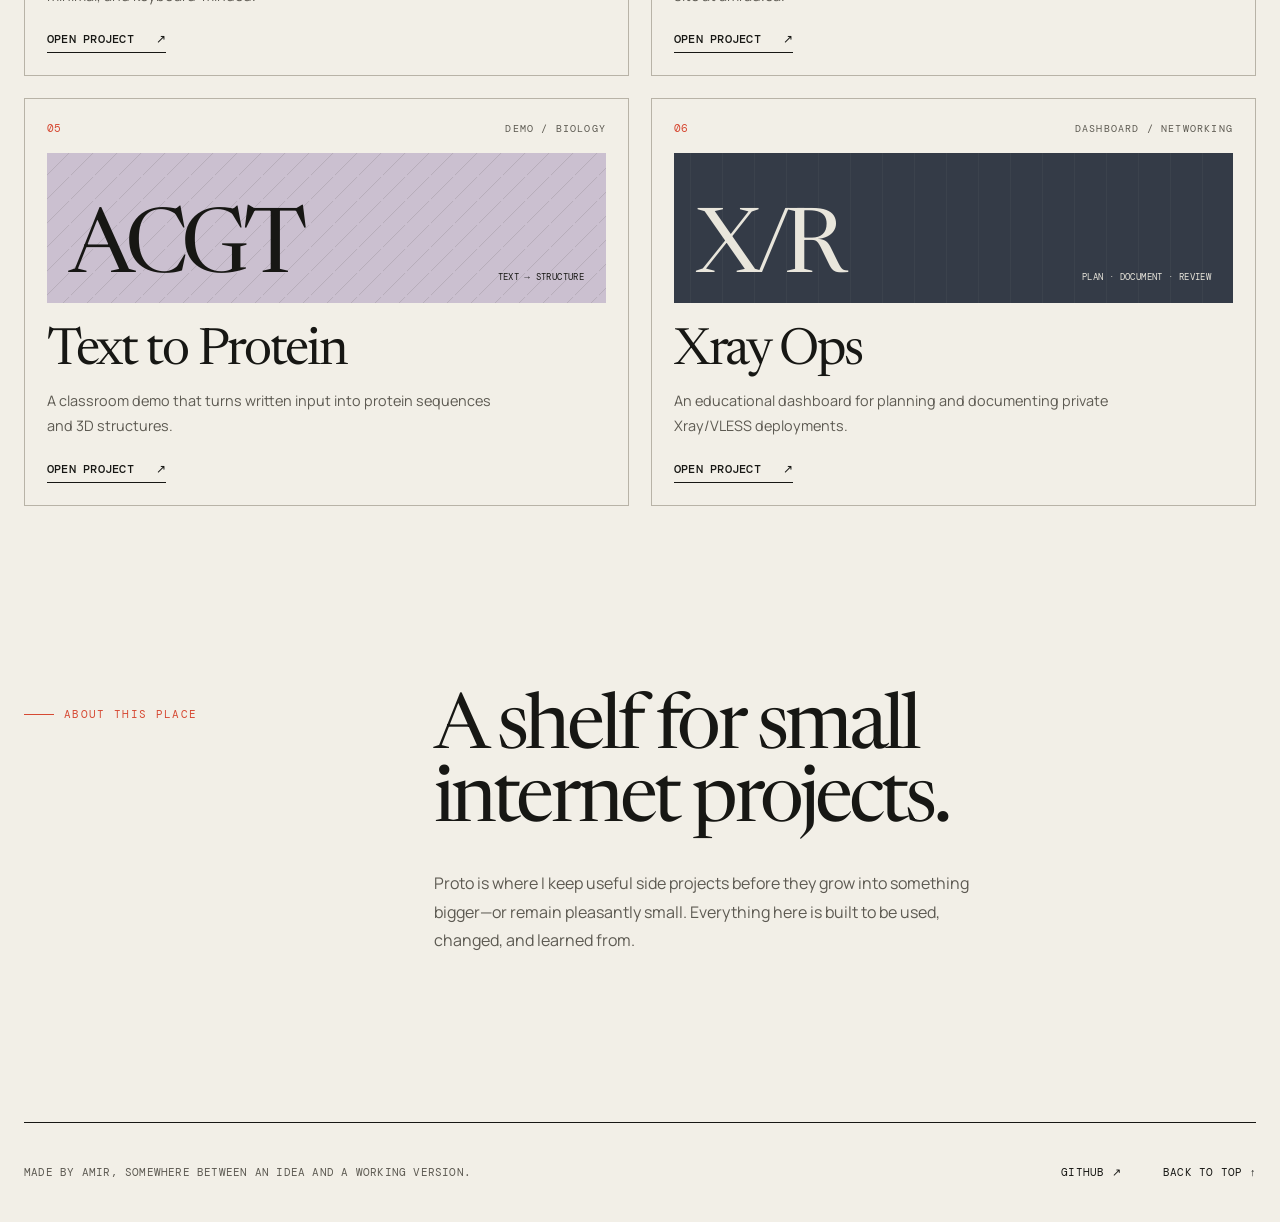
==== commit 58a11f0b: "Add all published projects to index" ====
--- a/index.html
+++ b/index.html
@@ -47,57 +47,39 @@
         <section class="project-section" id="work" aria-labelledby="work-title">
           <div class="section-label">
             <h2 id="work-title">Current projects</h2>
-            <p>02 things, for now</p>
+            <p>06 things, for now</p>
           </div>
 
           <div class="project-list">
             <article class="project project-gym">
-              <div class="project-number" aria-hidden="true">01</div>
-              <div class="project-copy">
-                <p class="project-type">Utility / Training</p>
-                <h3>Gym Tracker</h3>
-                <p>
-                  A no-fuss daily training log for check-ins, workouts, and
-                  streaks. Your data stays in your browser.
-                </p>
-                <a class="project-link" href="/gym/">
-                  Open Gym Tracker <span aria-hidden="true">↗</span>
-                </a>
-              </div>
-              <div class="project-visual gym-visual" aria-hidden="true">
-                <div class="log-sheet">
-                  <p>THIS WEEK</p>
-                  <div class="log-row"><span>M</span><i></i><b>✓</b></div>
-                  <div class="log-row"><span>T</span><i></i><b>✓</b></div>
-                  <div class="log-row"><span>W</span><i></i><b>—</b></div>
-                  <div class="log-row"><span>T</span><i></i><b>✓</b></div>
-                  <div class="log-row"><span>F</span><i></i><b></b></div>
-                </div>
-                <span class="visual-note">keep showing up</span>
-              </div>
+              <div class="project-meta"><span class="project-number">01</span><p class="project-type">Utility / Training</p></div>
+              <div class="project-visual gym-visual" aria-hidden="true"><span class="visual-symbol">5×5</span><small>keep showing up</small></div>
+              <div class="project-copy"><h3>Gym Tracker</h3><p>A no-fuss daily log for check-ins, workouts, and streaks. Data stays in your browser.</p><a class="project-link" href="/gym/">Open project <span aria-hidden="true">↗</span></a></div>
             </article>
-
+            <article class="project project-maps">
+              <div class="project-meta"><span class="project-number">02</span><p class="project-type">Tool / Outdoors</p></div>
+              <div class="project-visual maps-visual" aria-hidden="true"><span class="visual-symbol">MAP</span><small>Prince George, BC</small></div>
+              <div class="project-copy"><h3>Maps</h3><p>An interactive map for exploring local trails and points of interest around Prince George.</p><a class="project-link" href="/Maps/">Open project <span aria-hidden="true">↗</span></a></div>
+            </article>
             <article class="project project-terminal">
-              <div class="project-number" aria-hidden="true">02</div>
-              <div class="project-copy">
-                <p class="project-type">Experiment / Interface</p>
-                <h3>Terminal Project</h3>
-                <p>
-                  A compact terminal-flavoured project page and a place for
-                  command-line ideas to find a home.
-                </p>
-                <a class="project-link" href="/projects/terminal-project/">
-                  Open Terminal Project <span aria-hidden="true">↗</span>
-                </a>
-              </div>
-              <div class="project-visual terminal-visual" aria-hidden="true">
-                <div class="terminal-card">
-                  <p><span>amir@proto</span> ~ % ls</p>
-                  <p>ideas.txt</p>
-                  <p>work-in-progress/</p>
-                  <p class="cursor-line"><span>amir@proto</span> ~ % <i></i></p>
-                </div>
-              </div>
+              <div class="project-meta"><span class="project-number">03</span><p class="project-type">Portfolio / Interface</p></div>
+              <div class="project-visual terminal-visual" aria-hidden="true"><span class="visual-symbol">&gt;_</span><small>amir@terminal ~ %</small></div>
+              <div class="project-copy"><h3>Terminal</h3><p>An earlier portfolio rendered as a command-line session: direct, minimal, and keyboard-minded.</p><a class="project-link" href="/Terminal/">Open project <span aria-hidden="true">↗</span></a></div>
+            </article>
+            <article class="project project-portfolio">
+              <div class="project-meta"><span class="project-number">04</span><p class="project-type">Portfolio / Personal</p></div>
+              <div class="project-visual portfolio-visual" aria-hidden="true"><span class="visual-symbol">AM/</span><small>the main site</small></div>
+              <div class="project-copy"><h3>Amrad Portfolio</h3><p>The original Terminal Project route, now leading to the main personal site at amrad.ca.</p><a class="project-link" href="/terminal-project/">Open project <span aria-hidden="true">↗</span></a></div>
+            </article>
+            <article class="project project-protein">
+              <div class="project-meta"><span class="project-number">05</span><p class="project-type">Demo / Biology</p></div>
+              <div class="project-visual protein-visual" aria-hidden="true"><span class="visual-symbol">ACGT</span><small>text → structure</small></div>
+              <div class="project-copy"><h3>Text to Protein</h3><p>A classroom demo that turns written input into protein sequences and 3D structures.</p><a class="project-link" href="/text-to-protein-classroom/">Open project <span aria-hidden="true">↗</span></a></div>
+            </article>
+            <article class="project project-xray">
+              <div class="project-meta"><span class="project-number">06</span><p class="project-type">Dashboard / Networking</p></div>
+              <div class="project-visual xray-visual" aria-hidden="true"><span class="visual-symbol">X/R</span><small>plan · document · review</small></div>
+              <div class="project-copy"><h3>Xray Ops</h3><p>An educational dashboard for planning and documenting private Xray/VLESS deployments.</p><a class="project-link" href="/Xray-skill/">Open project <span aria-hidden="true">↗</span></a></div>
             </article>
           </div>
         </section>
--- a/styles.css
+++ b/styles.css
@@ -97,3 +97,31 @@
   .site-footer { grid-template-columns: 1fr auto; gap: 18px; padding: 24px 0; }
   .site-footer p { grid-column: 1 / -1; }
 }
+
+/* Compact project shelf */
+.project-list { display: grid; grid-template-columns: repeat(2, minmax(0, 1fr)); gap: 22px; padding-bottom: 22px; }
+.project { display: flex; flex-direction: column; min-height: 0; padding: 22px; border: 1px solid var(--rule); transition: border-color 180ms ease, transform 180ms ease; }
+.project:last-child { border-bottom: 1px solid var(--rule); }
+.project:hover { border-color: var(--ink); transform: translateY(-3px); }
+.project-meta { display: flex; align-items: center; justify-content: space-between; margin-bottom: 18px; }
+.project-number { padding: 0; color: var(--red); font-family: "DM Mono", monospace; font-size: 0.69rem; }
+.project-type { margin: 0; font-size: 0.62rem; }
+.project .project-visual { display: flex; align-items: flex-end; justify-content: space-between; width: 100%; min-height: 150px; margin: 0 0 25px; padding: 20px 22px; }
+.project .project-visual::before, .project .project-visual::after { border: 0; border-radius: 0; }
+.visual-symbol { position: relative; z-index: 1; font-family: "Newsreader", serif; font-size: clamp(3.4rem, 7vw, 6.3rem); letter-spacing: -0.07em; line-height: 0.72; }
+.project-visual small { position: relative; z-index: 1; font-family: "DM Mono", monospace; font-size: 0.58rem; letter-spacing: 0.04em; text-transform: uppercase; }
+.maps-visual { background-color: #b9c4a6; background-image: repeating-radial-gradient(ellipse at 65% 30%, transparent 0 16px, rgba(23, 23, 20, 0.17) 17px 18px); }
+.project .terminal-visual { color: #e9e6dc; background: var(--terminal); }
+.portfolio-visual { color: #eeeae0; background: #bd513c; }
+.protein-visual { background-color: #cbc0d0; background-image: linear-gradient(135deg, transparent 45%, rgba(23, 23, 20, 0.13) 46% 47%, transparent 48%); background-size: 24px 24px; }
+.xray-visual { color: #e9e6dc; background-color: #343b47; background-image: linear-gradient(90deg, transparent 49%, rgba(233, 230, 220, 0.09) 50% 51%, transparent 52%); background-size: 32px 100%; }
+.project .project-copy { display: flex; flex: 1; flex-direction: column; align-self: stretch; max-width: none; padding: 0; }
+.project h3 { margin-bottom: 12px; font-size: clamp(2.25rem, 4vw, 3.4rem); }
+.project-copy > p:not(.project-type) { max-width: 470px; min-height: 3.4em; }
+.project .project-link { align-self: flex-start; margin-top: 24px; }
+@media (max-width: 720px) {
+  .project-list { grid-template-columns: 1fr; gap: 14px; }
+  .project { padding: 17px; }
+  .project .project-visual { min-height: 130px; margin-bottom: 22px; }
+  .project-copy > p:not(.project-type) { min-height: 0; }
+}
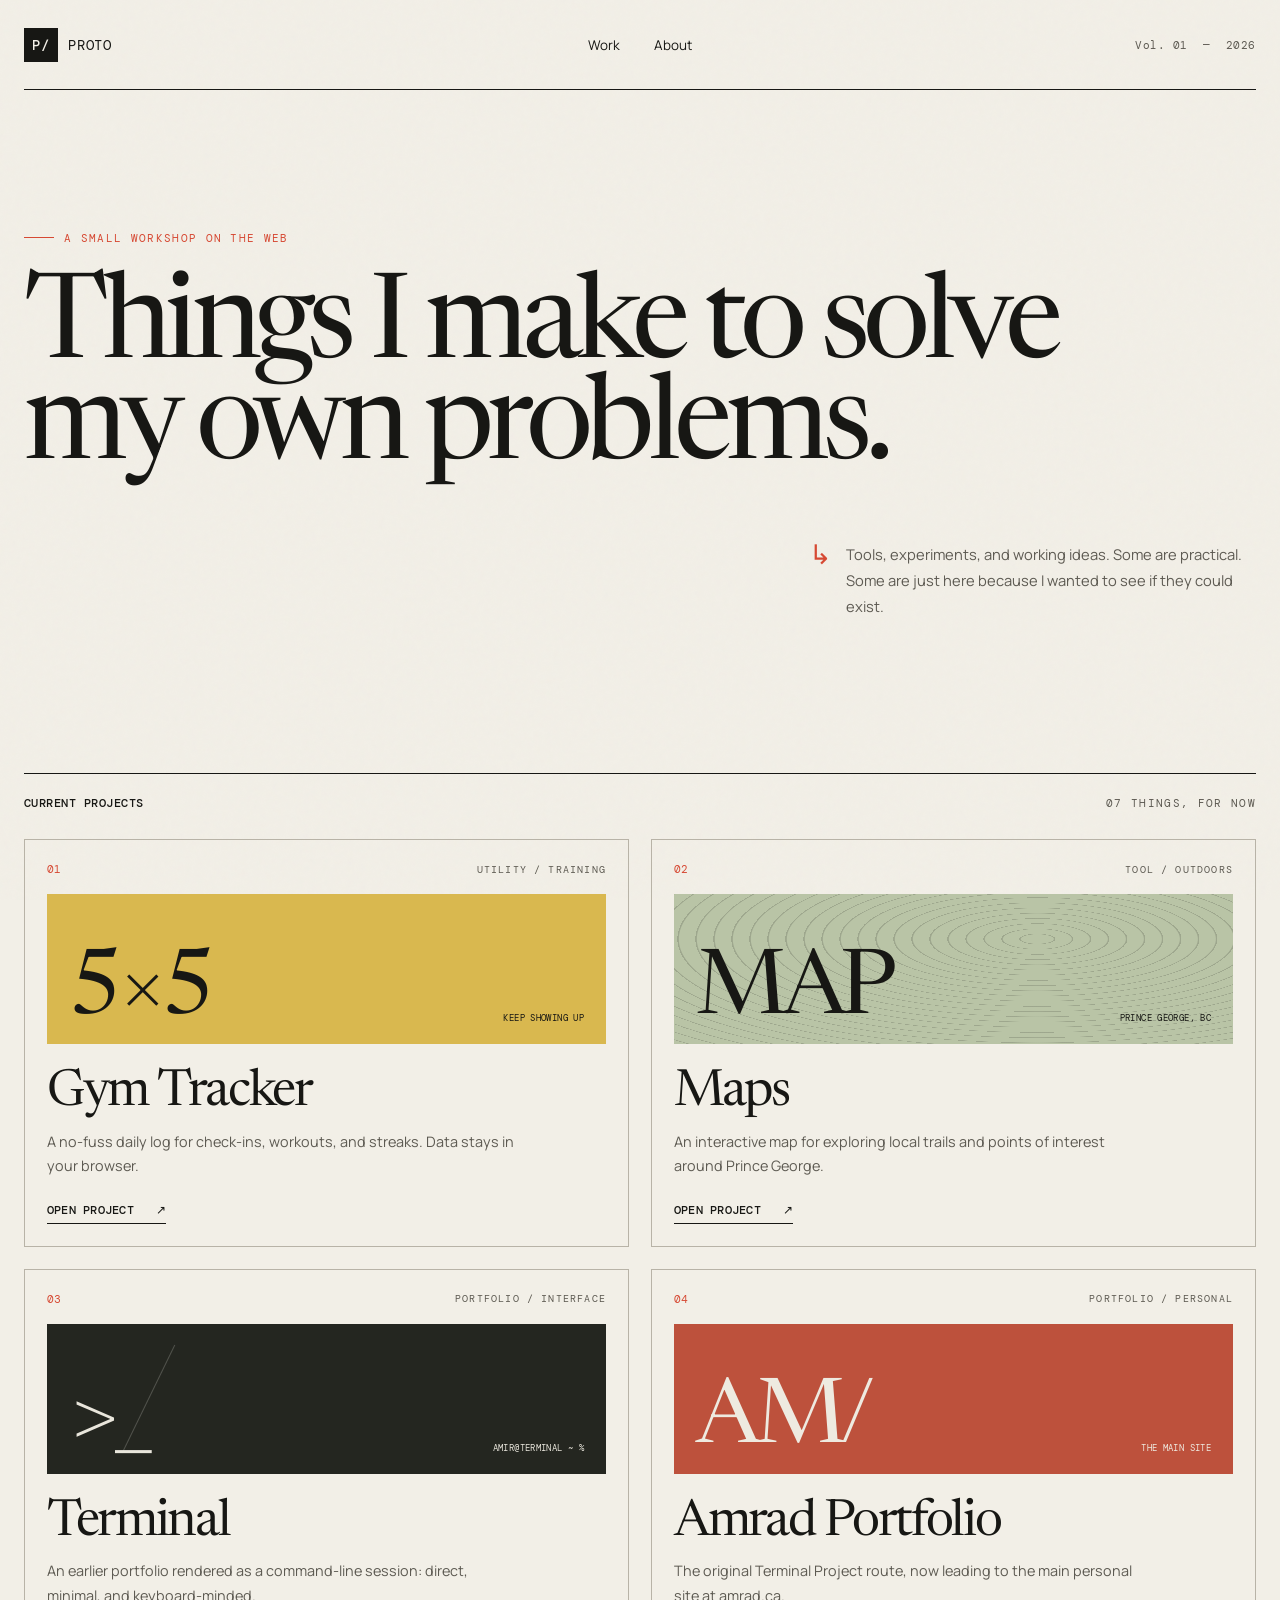
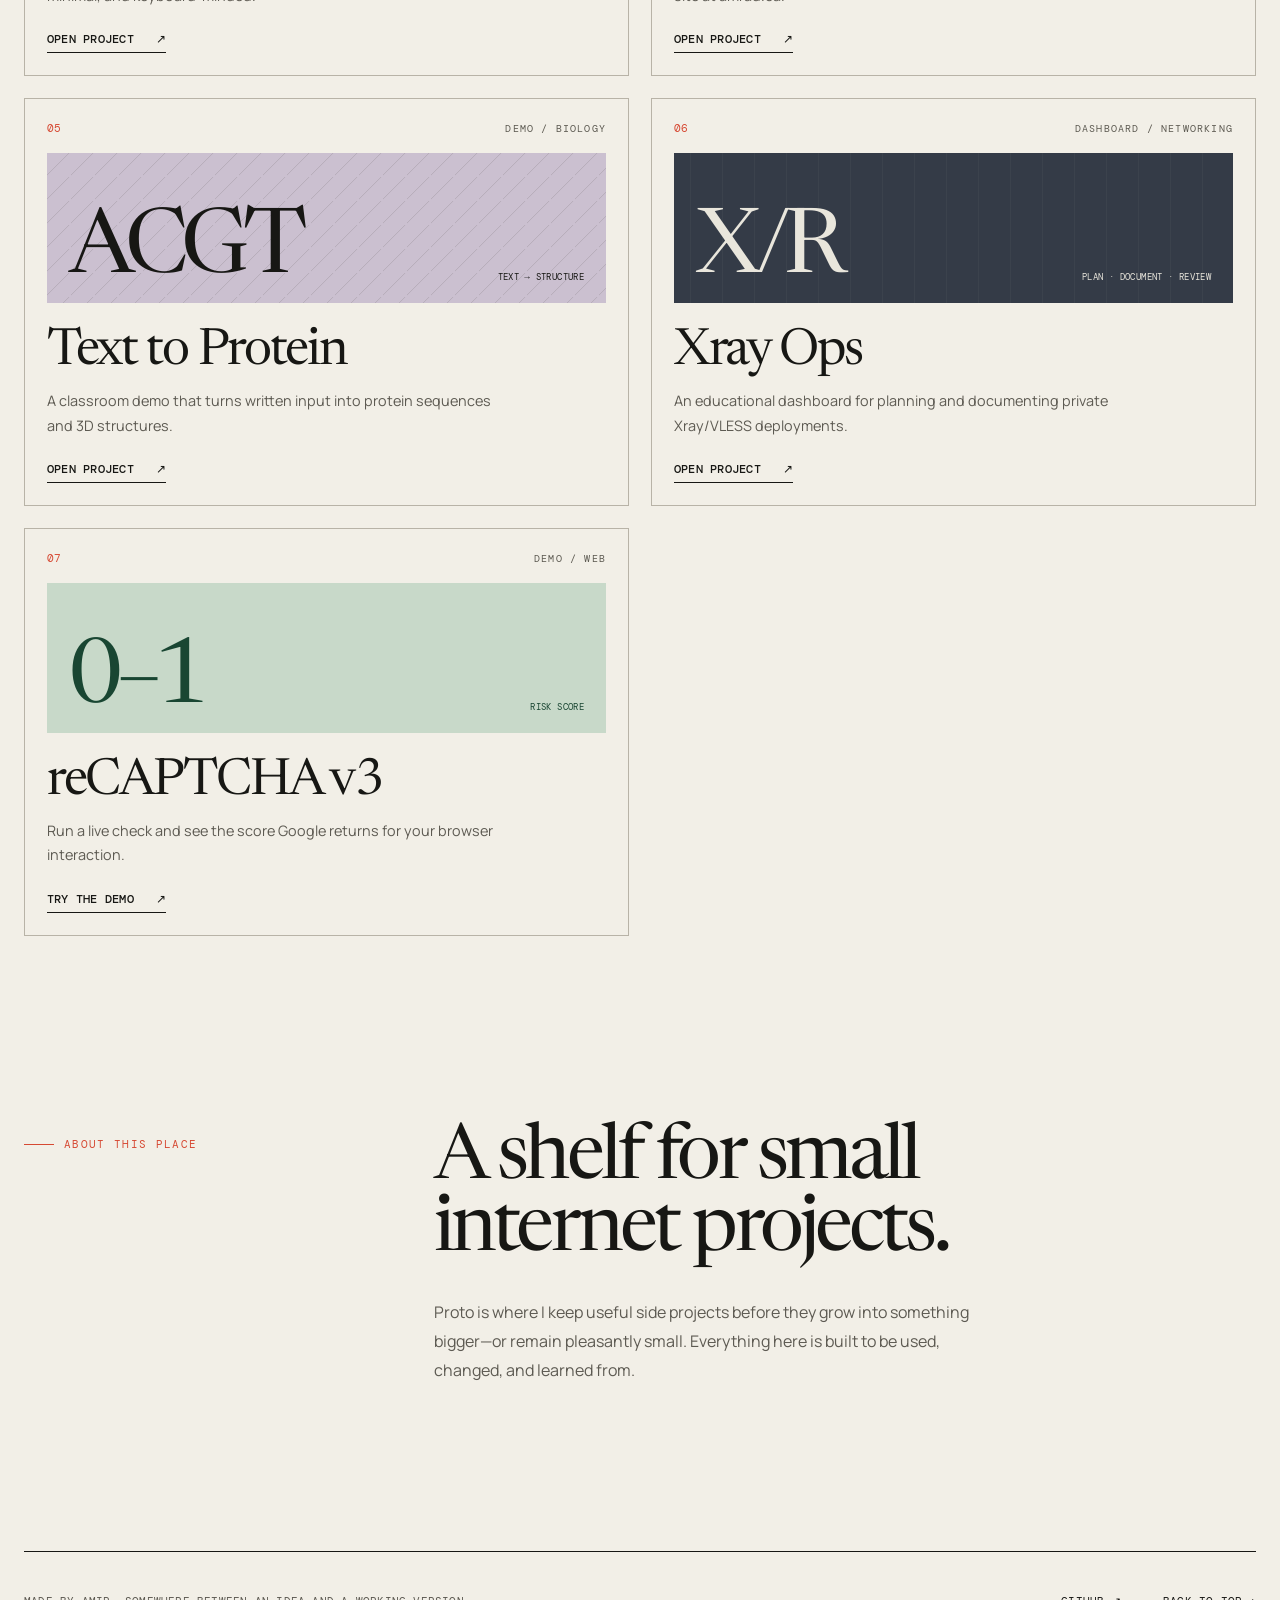
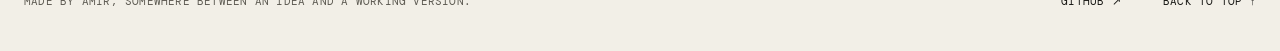
==== commit deedb8de: "Add the live reCAPTCHA v3 demo to Proto projects" ====
--- a/index.html
+++ b/index.html
@@ -47,7 +47,7 @@
         <section class="project-section" id="work" aria-labelledby="work-title">
           <div class="section-label">
             <h2 id="work-title">Current projects</h2>
-            <p>06 things, for now</p>
+            <p>07 things, for now</p>
           </div>
 
           <div class="project-list">
@@ -81,6 +81,22 @@
               <div class="project-visual xray-visual" aria-hidden="true"><span class="visual-symbol">X/R</span><small>plan · document · review</small></div>
               <div class="project-copy"><h3>Xray Ops</h3><p>An educational dashboard for planning and documenting private Xray/VLESS deployments.</p><a class="project-link" href="/Xray-skill/">Open project <span aria-hidden="true">↗</span></a></div>
             </article>
+
+            <article class="project project-recaptcha">
+              <div class="project-meta">
+                <span class="project-number">07</span>
+                <p class="project-type">Demo / Web</p>
+              </div>
+              <div class="project-visual recaptcha-visual" aria-hidden="true">
+                <span class="visual-symbol">0–1</span>
+                <small>Risk score</small>
+              </div>
+              <div class="project-copy">
+                <h3>reCAPTCHA v3</h3>
+                <p>Run a live check and see the score Google returns for your browser interaction.</p>
+                <a class="project-link" href="/recaptcha-v3/">Try the demo <span aria-hidden="true">↗</span></a>
+              </div>
+            </article>
           </div>
         </section>
 
--- a/styles.css
+++ b/styles.css
@@ -114,6 +114,8 @@
 .project .terminal-visual { color: #e9e6dc; background: var(--terminal); }
 .portfolio-visual { color: #eeeae0; background: #bd513c; }
 .protein-visual { background-color: #cbc0d0; background-image: linear-gradient(135deg, transparent 45%, rgba(23, 23, 20, 0.13) 46% 47%, transparent 48%); background-size: 24px 24px; }
+.recaptcha-visual { color: #194632; background: #c8d9c9; }
+
 .xray-visual { color: #e9e6dc; background-color: #343b47; background-image: linear-gradient(90deg, transparent 49%, rgba(233, 230, 220, 0.09) 50% 51%, transparent 52%); background-size: 32px 100%; }
 .project .project-copy { display: flex; flex: 1; flex-direction: column; align-self: stretch; max-width: none; padding: 0; }
 .project h3 { margin-bottom: 12px; font-size: clamp(2.25rem, 4vw, 3.4rem); }
